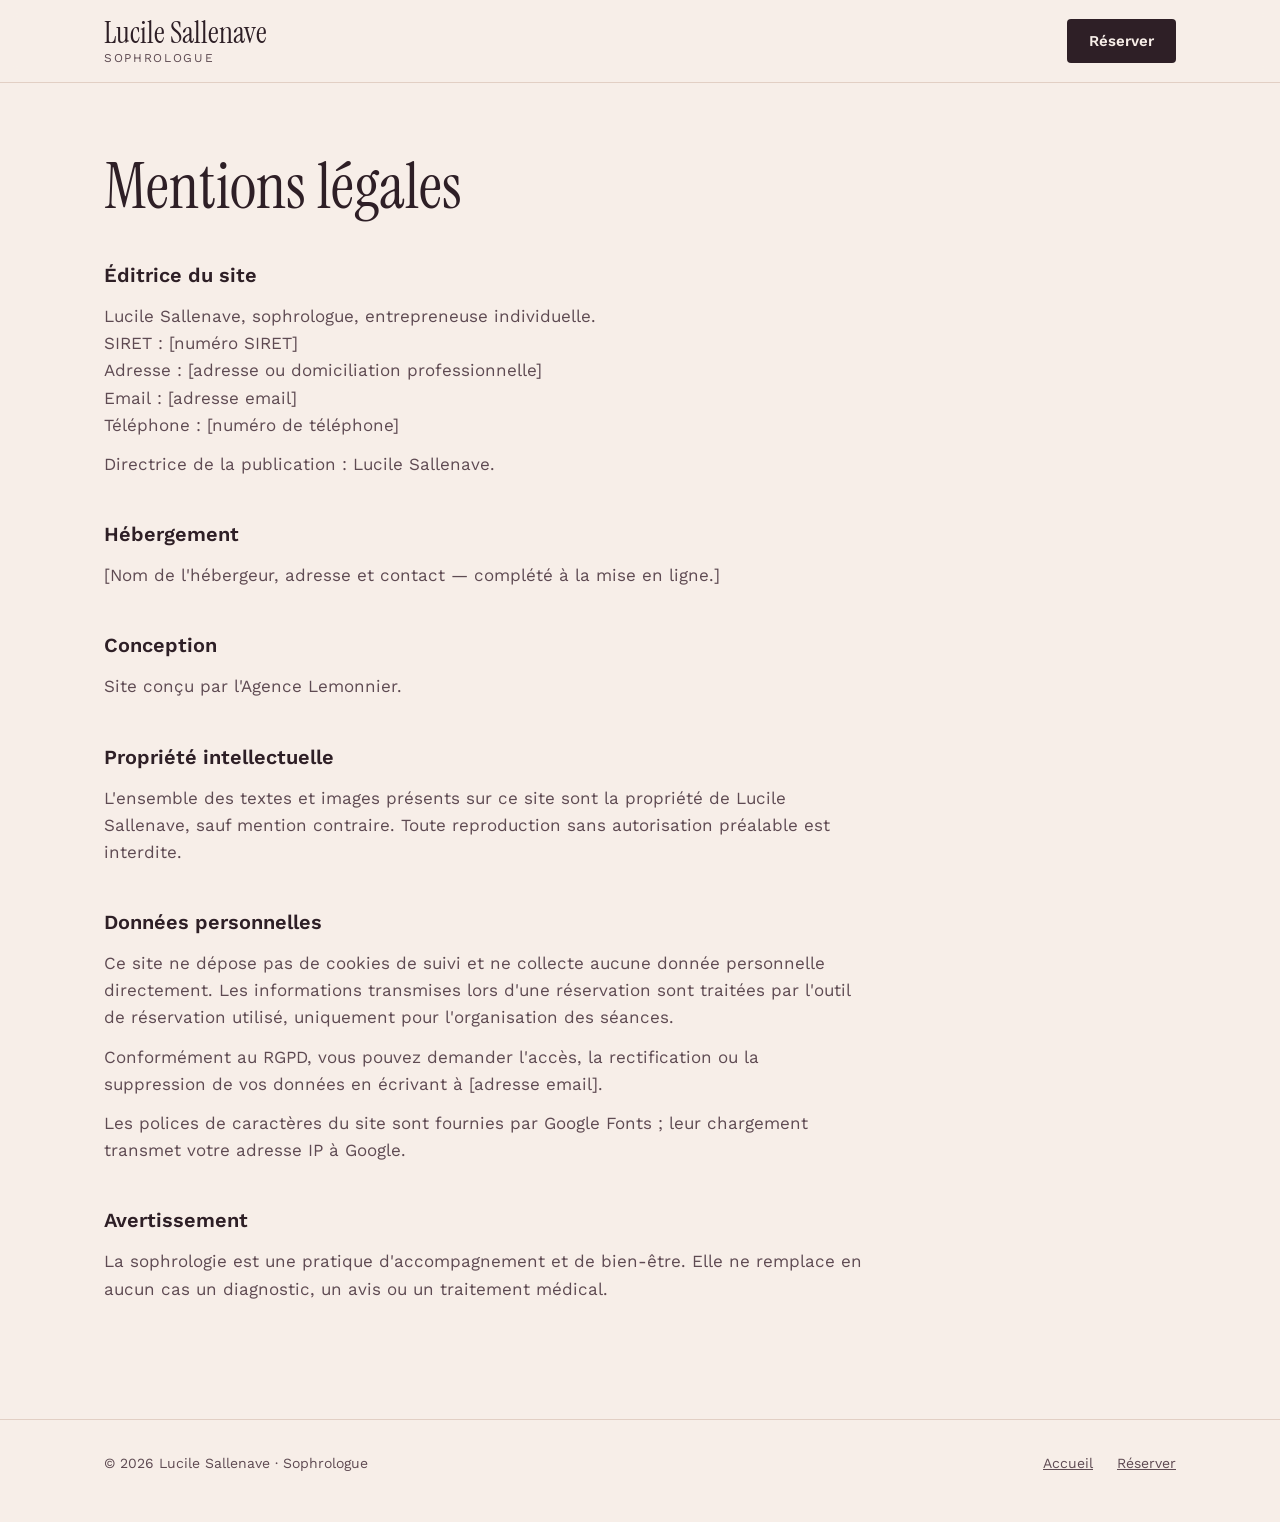
==== mentions-legales.html @ 46229c5b "Site vitrine, ambiance Aube Page d'accueil (séances visio et à domicile 77, déroulé d'une séance en " ====
<!doctype html>
<html lang="fr">
<head>
<meta charset="utf-8">
<meta name="viewport" content="width=device-width, initial-scale=1">
<title>Mentions légales · Lucile Sallenave, sophrologue</title>
<meta name="robots" content="noindex">
<meta name="theme-color" content="#F7EEE8">
<link rel="icon" href="assets/favicon.svg" type="image/svg+xml">
<link rel="preconnect" href="https://fonts.googleapis.com">
<link rel="preconnect" href="https://fonts.gstatic.com" crossorigin>
<link href="https://fonts.googleapis.com/css2?family=Instrument+Serif:ital@0;1&family=Work+Sans:wght@400;500;600&display=swap" rel="stylesheet">
<link rel="stylesheet" href="assets/style.css">
</head>
<body>
<a class="evitement" href="#contenu">Aller au contenu</a>

<header class="entete">
  <div class="conteneur">
    <a class="logo" href="./">Lucile Sallenave<span>Sophrologue</span></a>
    <nav class="nav" aria-label="Navigation principale" style="display:flex;position:static;flex-direction:row;padding:0;border:0;background:none">
      <a class="bouton bouton--sombre" href="./#reserver">Réserver</a>
    </nav>
  </div>
</header>

<main id="contenu" class="conteneur">
  <div class="page-texte">
    <h1>Mentions légales</h1>

    <h2>Éditrice du site</h2>
    <p>Lucile Sallenave, sophrologue, entrepreneuse individuelle.<br>
    SIRET&nbsp;: [numéro SIRET]<br>
    Adresse&nbsp;: [adresse ou domiciliation professionnelle]<br>
    Email&nbsp;: [adresse email]<br>
    Téléphone&nbsp;: [numéro de téléphone]</p>
    <p>Directrice de la publication&nbsp;: Lucile Sallenave.</p>

    <h2>Hébergement</h2>
    <p>[Nom de l'hébergeur, adresse et contact — complété à la mise en ligne.]</p>

    <h2>Conception</h2>
    <p>Site conçu par l'Agence Lemonnier.</p>

    <h2>Propriété intellectuelle</h2>
    <p>L'ensemble des textes et images présents sur ce site sont la propriété de Lucile Sallenave, sauf mention contraire. Toute reproduction sans autorisation préalable est interdite.</p>

    <h2>Données personnelles</h2>
    <p>Ce site ne dépose pas de cookies de suivi et ne collecte aucune donnée personnelle directement. Les informations transmises lors d'une réservation sont traitées par l'outil de réservation utilisé, uniquement pour l'organisation des séances.</p>
    <p>Conformément au RGPD, vous pouvez demander l'accès, la rectification ou la suppression de vos données en écrivant à [adresse email].</p>
    <p>Les polices de caractères du site sont fournies par Google Fonts&nbsp;; leur chargement transmet votre adresse IP à Google.</p>

    <h2>Avertissement</h2>
    <p>La sophrologie est une pratique d'accompagnement et de bien-être. Elle ne remplace en aucun cas un diagnostic, un avis ou un traitement médical.</p>
  </div>
</main>

<footer class="pied">
  <div class="conteneur">
    <span>© 2026 Lucile Sallenave · Sophrologue</span>
    <div class="pied__liens">
      <a href="./">Accueil</a>
      <a href="./#reserver">Réserver</a>
    </div>
  </div>
</footer>
</body>
</html>
---- assets/style.css ----
/* Lucile Sallenave · Sophrologue — ambiance « Aube » */
:root {
  --fond: #F7EEE8;
  --fond-photo: #EAD8CD;
  --encre: #2E1F26;
  --texte-doux: #5E4A52;
  --ligne: #E2CFC4;
  --accent: #6B3E57;
  --accent-fonce: #5A3550;
  --peche: #E8B9A4;
  --sur-fonce: #D9C8C0;
  --serif: 'Instrument Serif', Georgia, serif;
  --sans: 'Work Sans', system-ui, -apple-system, sans-serif;
}

*, *::before, *::after { box-sizing: border-box; }
html { scroll-behavior: smooth; scroll-padding-top: 96px; }
body {
  margin: 0;
  background: var(--fond);
  color: var(--encre);
  font-family: var(--sans);
  font-size: 17px;
  line-height: 1.6;
  -webkit-font-smoothing: antialiased;
}
img { max-width: 100%; display: block; }
a { color: var(--encre); }
a:hover { color: var(--accent); }
h1, h2, h3 { margin: 0; }
p { margin: 0; }

.conteneur { max-width: 1120px; margin: 0 auto; padding: 0 24px; }
.serif { font-family: var(--serif); font-weight: 400; }
.italique { font-style: italic; }
.accent { color: var(--accent); }
.doux { color: var(--texte-doux); }

/* Lien d'évitement */
.evitement { position: absolute; left: -9999px; }
.evitement:focus { left: 16px; top: 16px; background: var(--encre); color: var(--fond); padding: 12px 16px; z-index: 100; }

/* Boutons */
.bouton {
  display: inline-flex; align-items: center; justify-content: center;
  min-height: 48px; padding: 14px 28px;
  border-radius: 4px; font-weight: 600; text-decoration: none;
  transition: background .2s, color .2s, border-color .2s;
}
.bouton--plein { background: var(--accent); color: #FFFFFF; }
.bouton--plein:hover { background: var(--accent-fonce); color: #FFFFFF; }
.bouton--contour { border: 1.5px solid var(--encre); color: var(--encre); padding: 13px 27px; }
.bouton--contour:hover { background: var(--encre); color: var(--fond); }
.bouton--sombre { background: var(--encre); color: var(--fond); }
.bouton--sombre:hover { background: var(--accent); color: #FFFFFF; }
.bouton--clair { background: var(--fond); color: var(--encre); }
.bouton--clair:hover { background: #FFFFFF; color: var(--accent); }

/* En-tête */
.entete {
  position: sticky; top: 0; z-index: 10;
  background: rgba(247, 238, 232, .94);
  backdrop-filter: blur(8px);
  border-bottom: 1px solid var(--ligne);
}
.entete .conteneur { display: flex; align-items: center; justify-content: space-between; gap: 16px; padding-top: 18px; padding-bottom: 18px; }
.logo { font-family: var(--serif); font-size: 30px; line-height: 1; text-decoration: none; }
.logo span { display: block; font-family: var(--sans); font-size: 12px; letter-spacing: .14em; text-transform: uppercase; color: var(--texte-doux); margin-top: 4px; }
.nav { display: flex; align-items: center; gap: 28px; font-size: 15px; font-weight: 500; }
.nav a:not(.bouton) { text-decoration: none; }
.nav .bouton { min-height: 44px; padding: 10px 22px; }
.menu-bouton {
  display: none; background: none; border: 0; padding: 10px; margin-right: -10px;
  min-width: 44px; min-height: 44px; cursor: pointer; color: var(--encre);
}

/* Accueil */
.accueil { padding: 72px 0 48px; display: flex; flex-direction: column; gap: 28px; }
.surtitre { font-size: 14px; font-weight: 600; letter-spacing: .1em; text-transform: uppercase; color: var(--accent); }
.accueil h1 { font-family: var(--serif); font-weight: 400; font-size: clamp(48px, 8vw, 88px); line-height: 1; letter-spacing: -.01em; max-width: 960px; }
.accueil__bas { display: flex; flex-wrap: wrap; align-items: flex-end; justify-content: space-between; gap: 24px; }
.accueil__bas p { max-width: 480px; }
.boutons { display: flex; flex-wrap: wrap; gap: 12px; }

.photo {
  border-radius: 4px; background: var(--fond-photo); overflow: hidden;
  display: flex; align-items: center; justify-content: center;
  color: var(--texte-doux); font-size: 15px; text-align: center; padding: 24px;
}
.photo img { width: 100%; height: 100%; object-fit: cover; }
.photo--large { height: clamp(260px, 38vw, 460px); margin-bottom: 104px; }
.photo--portrait { flex: 1 1 300px; height: 420px; }
.photo:has(img) { padding: 0; }

/* Titres de section */
.titre-section { font-family: var(--serif); font-weight: 400; font-size: clamp(38px, 5vw, 52px); line-height: 1.05; }
section { padding-bottom: 104px; }

/* Séances */
.seances { display: flex; flex-wrap: wrap; gap: 48px; }
.seances .titre-section { flex: 1 1 280px; }
.seances__liste { flex: 2 1 520px; }
.seance {
  display: flex; flex-wrap: wrap; justify-content: space-between; align-items: baseline; gap: 16px;
  padding: 28px 0; border-top: 1px solid var(--ligne);
}
.seance:last-child { border-bottom: 1px solid var(--ligne); }
.seance__texte { flex: 1 1 320px; display: flex; flex-direction: column; gap: 8px; }
.seance h3 { font-size: 22px; font-weight: 600; }
.seance__details { font-size: 15px; color: var(--texte-doux); }
.seance__prix { font-family: var(--serif); font-size: 32px; line-height: 1; }

/* Bloc visio */
.visio {
  padding: 64px 48px; margin-bottom: 104px; border-radius: 4px;
  background: var(--encre); color: var(--fond);
  display: flex; flex-direction: column; gap: 40px;
}
.etapes { display: flex; flex-wrap: wrap; gap: 32px; margin: 0; padding: 0; list-style: none; }
.etape { flex: 1 1 240px; display: flex; flex-direction: column; gap: 8px; }
.etape__num { font-family: var(--serif); font-size: 44px; line-height: 1; color: var(--peche); }
.etape h3 { font-size: 19px; font-weight: 600; }
.etape p { color: var(--sur-fonce); }
.visio__pied { border-top: 1px solid rgba(247, 238, 232, .2); padding-top: 28px; display: flex; flex-wrap: wrap; justify-content: space-between; align-items: center; gap: 20px; }
.visio__pied p { color: var(--sur-fonce); max-width: 560px; }

/* À propos */
.apropos { display: flex; flex-wrap: wrap; gap: 56px; align-items: center; }
.apropos__texte { flex: 1 1 440px; display: flex; flex-direction: column; gap: 20px; }

/* Pour qui */
.themes { display: flex; flex-direction: column; gap: 32px; }
.themes__liste { display: flex; flex-wrap: wrap; gap: 12px; margin: 0; padding: 0; list-style: none; }
.themes__liste li { border: 1px solid var(--ligne); background: rgba(255,255,255,.4); border-radius: 999px; padding: 10px 20px; font-weight: 500; }

/* Questions */
.questions { display: flex; flex-wrap: wrap; gap: 48px; }
.questions .titre-section { flex: 1 1 280px; }
.questions__liste { flex: 2 1 520px; }
details { border-top: 1px solid var(--ligne); }
details:last-child { border-bottom: 1px solid var(--ligne); }
summary {
  list-style: none; cursor: pointer; padding: 22px 40px 22px 0; position: relative;
  font-size: 19px; font-weight: 600;
}
summary::-webkit-details-marker { display: none; }
summary::after {
  content: '+'; position: absolute; right: 4px; top: 50%; transform: translateY(-50%);
  font-family: var(--serif); font-size: 32px; font-weight: 400; color: var(--accent); transition: transform .2s;
}
details[open] summary::after { transform: translateY(-50%) rotate(45deg); }
details p { padding: 0 40px 24px 0; color: var(--texte-doux); }

/* Réserver */
.reserver {
  display: flex; flex-wrap: wrap; align-items: center; justify-content: space-between; gap: 24px;
  padding: 56px 0 72px; border-top: 1px solid var(--ligne);
}
.reserver h2 { font-family: var(--serif); font-weight: 400; font-size: clamp(40px, 5.5vw, 56px); line-height: 1; }

/* Pied de page */
.pied { border-top: 1px solid var(--ligne); }
.pied .conteneur { display: flex; flex-wrap: wrap; justify-content: space-between; gap: 16px; padding-top: 32px; padding-bottom: 48px; font-size: 14px; color: var(--texte-doux); }
.pied a { color: var(--texte-doux); }
.pied__liens { display: flex; flex-wrap: wrap; gap: 24px; }

/* Page texte (mentions légales) */
.page-texte { padding: 72px 0 104px; max-width: 760px; }
.page-texte h1 { font-family: var(--serif); font-weight: 400; font-size: clamp(44px, 6vw, 64px); line-height: 1; margin-bottom: 40px; }
.page-texte h2 { font-size: 20px; font-weight: 600; margin: 40px 0 12px; }
.page-texte p { color: var(--texte-doux); margin-bottom: 12px; }

:focus-visible { outline: 2px solid var(--accent); outline-offset: 3px; }

/* Mobile */
@media (max-width: 760px) {
  body { font-size: 16px; }
  .menu-bouton { display: inline-flex; align-items: center; justify-content: center; }
  .nav {
    display: none; position: absolute; left: 0; right: 0; top: 100%;
    flex-direction: column; align-items: stretch; gap: 0;
    background: var(--fond); border-bottom: 1px solid var(--ligne); padding: 8px 24px 24px;
  }
  .nav.ouvert { display: flex; }
  .nav a:not(.bouton) { padding: 14px 0; border-bottom: 1px solid var(--ligne); }
  .nav .bouton { margin-top: 16px; }
  .accueil { padding-top: 48px; }
  .boutons, .boutons .bouton { width: 100%; }
  .photo--large { margin-bottom: 72px; }
  section { padding-bottom: 72px; }
  .visio { padding: 40px 24px; margin-bottom: 72px; }
  .photo--portrait { height: 340px; }
}

@media (prefers-reduced-motion: reduce) {
  html { scroll-behavior: auto; }
  * { transition: none !important; }
}
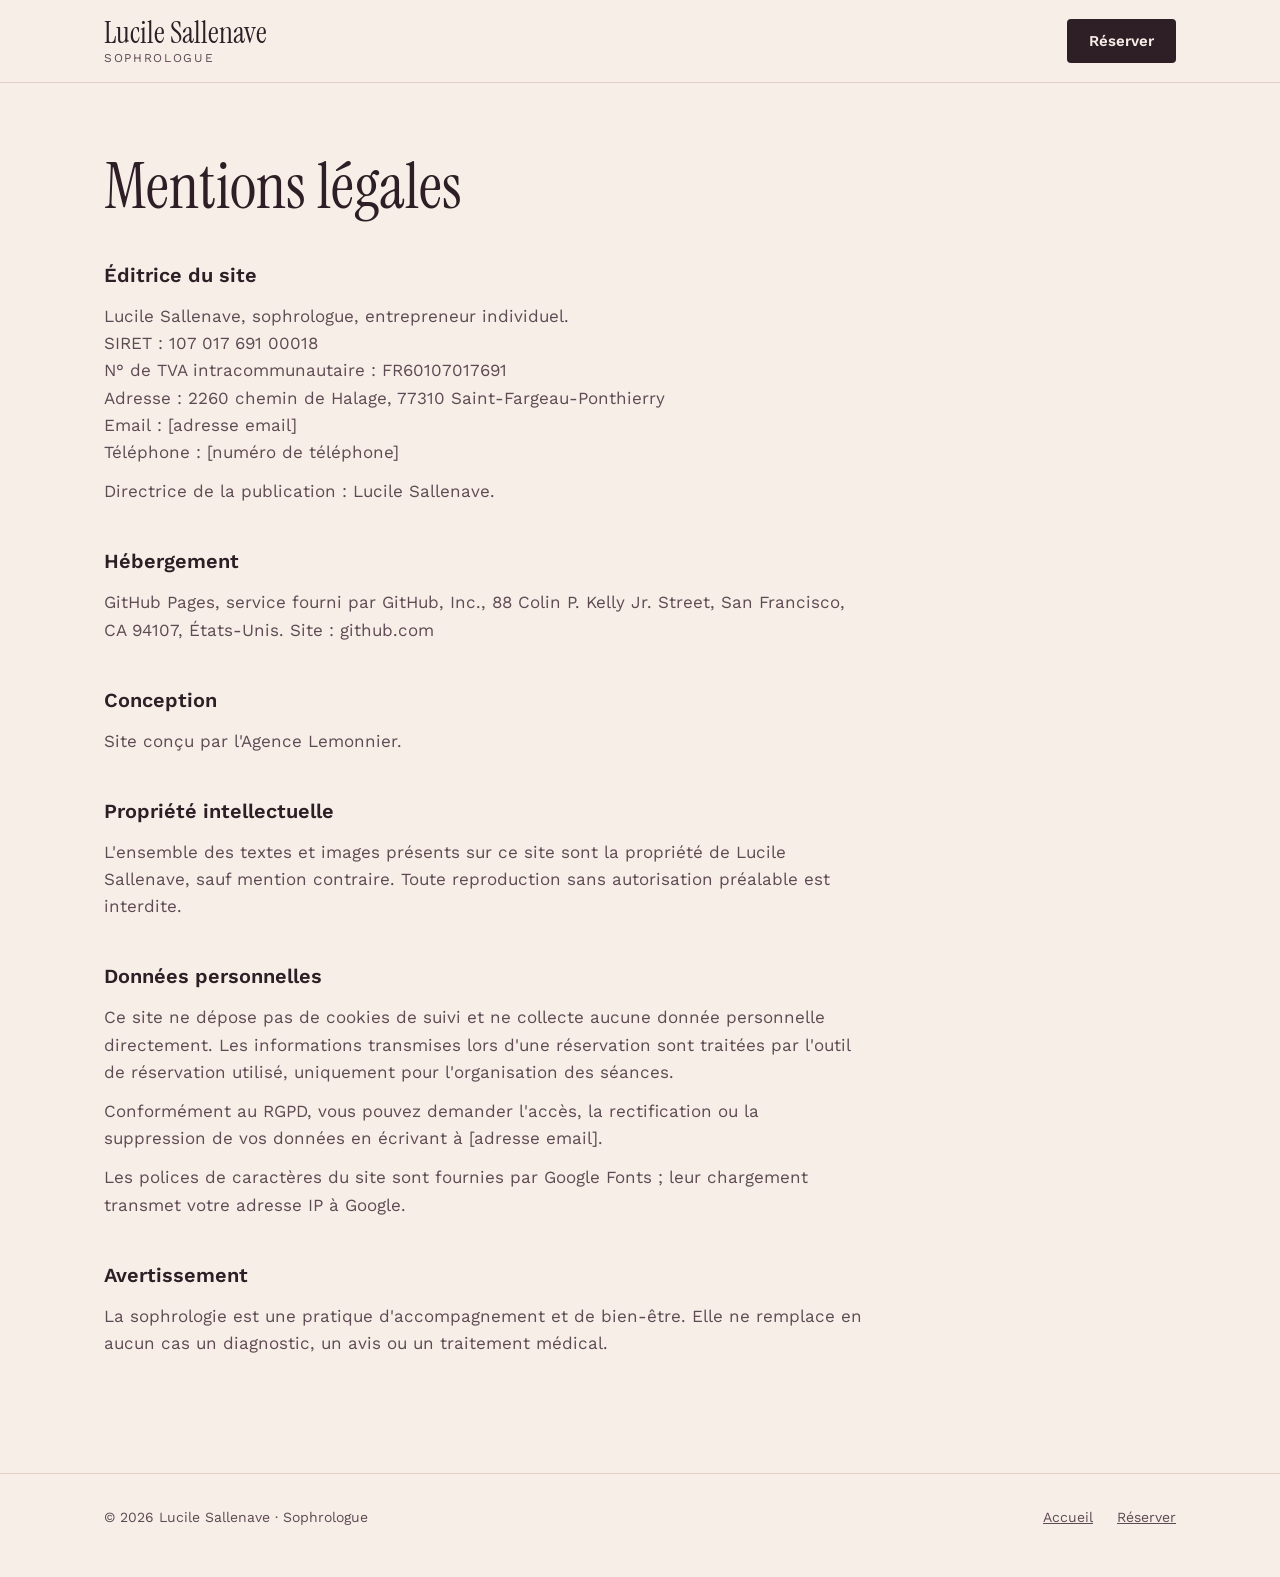
==== commit 17bfa7b7: "Mentions légales : SIRET, TVA, adresse, hébergeur Co-Authored-By: Claude Opus 5.5 <noreply@anthropic" ====
--- a/mentions-legales.html
+++ b/mentions-legales.html
@@ -29,15 +29,16 @@
     <h1>Mentions légales</h1>
 
     <h2>Éditrice du site</h2>
-    <p>Lucile Sallenave, sophrologue, entrepreneuse individuelle.<br>
-    SIRET&nbsp;: [numéro SIRET]<br>
-    Adresse&nbsp;: [adresse ou domiciliation professionnelle]<br>
+    <p>Lucile Sallenave, sophrologue, entrepreneur individuel.<br>
+    SIRET&nbsp;: 107 017 691 00018<br>
+    N° de TVA intracommunautaire&nbsp;: FR60107017691<br>
+    Adresse&nbsp;: 2260 chemin de Halage, 77310 Saint-Fargeau-Ponthierry<br>
     Email&nbsp;: [adresse email]<br>
     Téléphone&nbsp;: [numéro de téléphone]</p>
     <p>Directrice de la publication&nbsp;: Lucile Sallenave.</p>
 
     <h2>Hébergement</h2>
-    <p>[Nom de l'hébergeur, adresse et contact — complété à la mise en ligne.]</p>
+    <p>GitHub Pages, service fourni par GitHub, Inc., 88 Colin P. Kelly Jr. Street, San Francisco, CA 94107, États-Unis. Site&nbsp;: github.com</p>
 
     <h2>Conception</h2>
     <p>Site conçu par l'Agence Lemonnier.</p>
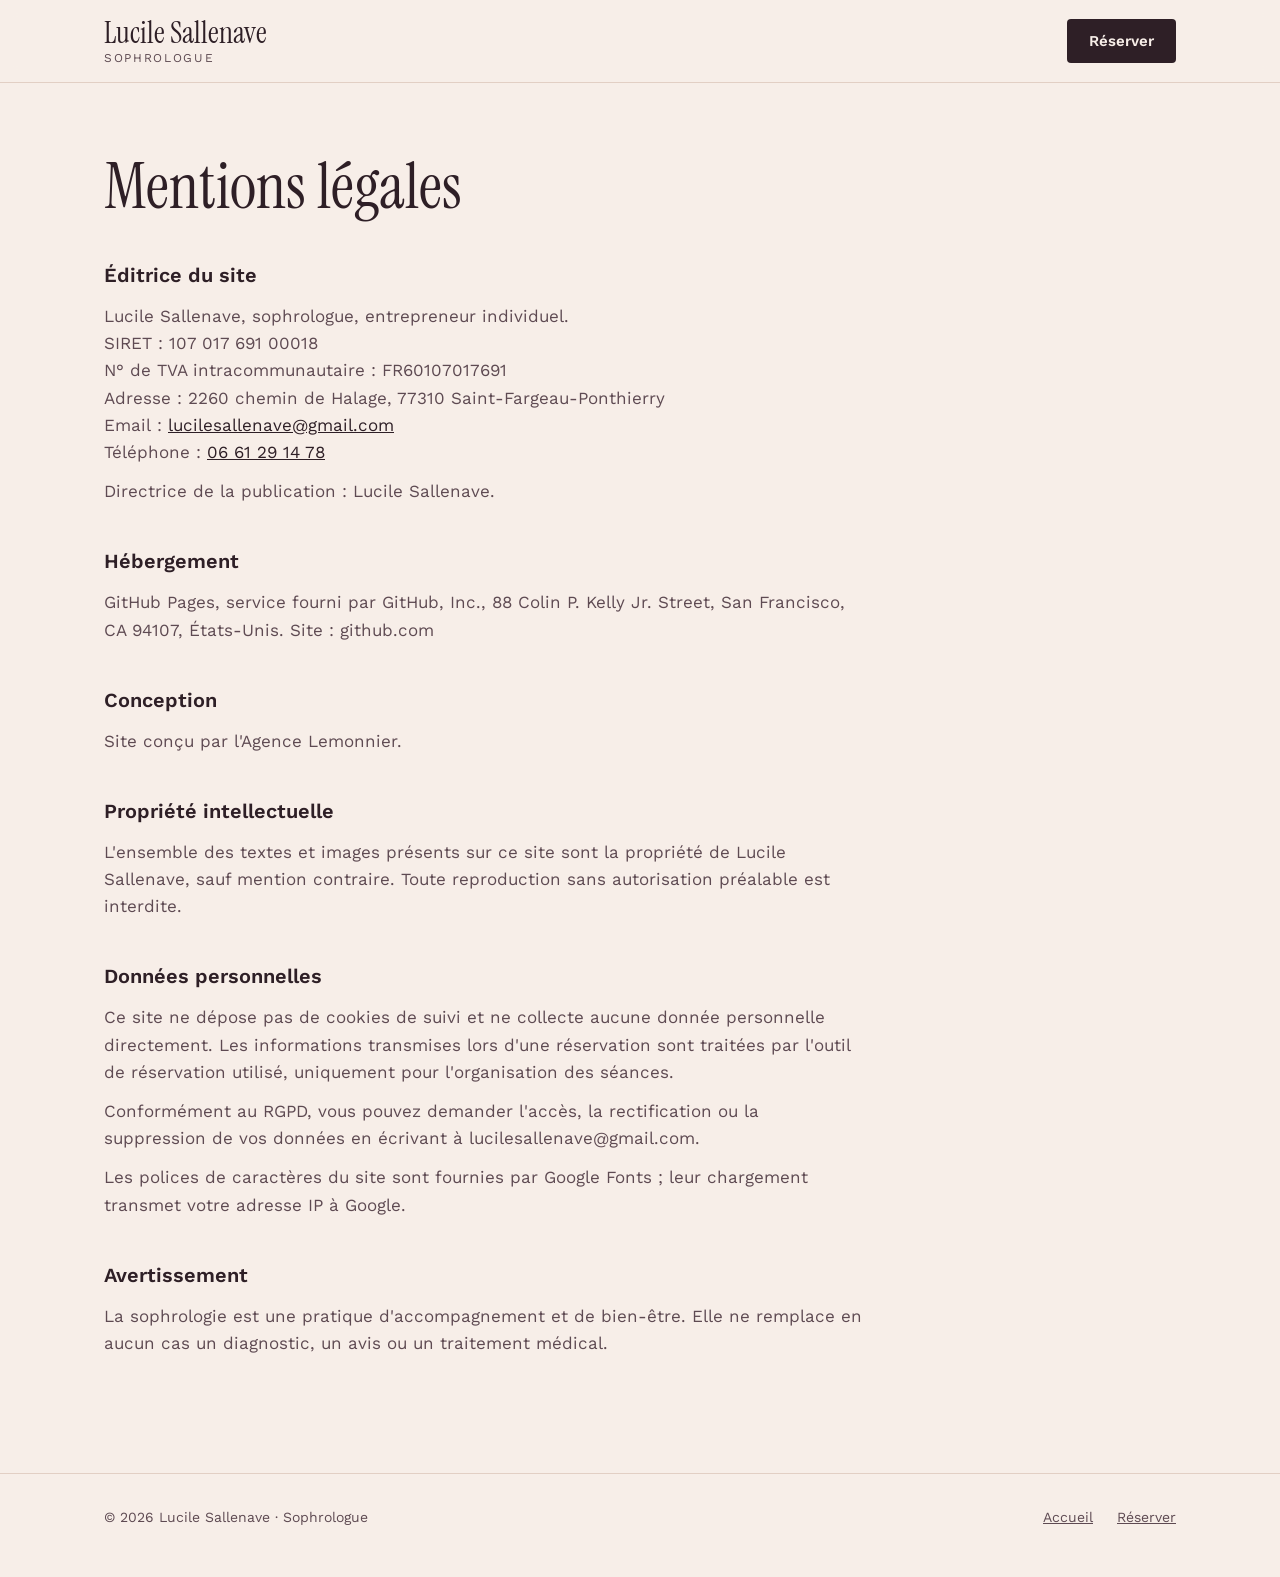
==== commit e834e9a3: "Mentions légales : email et téléphone Co-Authored-By: Claude Opus 5.5 <noreply@anthropic.com> Claude" ====
--- a/mentions-legales.html
+++ b/mentions-legales.html
@@ -33,8 +33,8 @@
     SIRET&nbsp;: 107 017 691 00018<br>
     N° de TVA intracommunautaire&nbsp;: FR60107017691<br>
     Adresse&nbsp;: 2260 chemin de Halage, 77310 Saint-Fargeau-Ponthierry<br>
-    Email&nbsp;: [adresse email]<br>
-    Téléphone&nbsp;: [numéro de téléphone]</p>
+    Email&nbsp;: <a href="mailto:lucilesallenave@gmail.com">lucilesallenave@gmail.com</a><br>
+    Téléphone&nbsp;: <a href="tel:+33661291478">06 61 29 14 78</a></p>
     <p>Directrice de la publication&nbsp;: Lucile Sallenave.</p>
 
     <h2>Hébergement</h2>
@@ -48,7 +48,7 @@
 
     <h2>Données personnelles</h2>
     <p>Ce site ne dépose pas de cookies de suivi et ne collecte aucune donnée personnelle directement. Les informations transmises lors d'une réservation sont traitées par l'outil de réservation utilisé, uniquement pour l'organisation des séances.</p>
-    <p>Conformément au RGPD, vous pouvez demander l'accès, la rectification ou la suppression de vos données en écrivant à [adresse email].</p>
+    <p>Conformément au RGPD, vous pouvez demander l'accès, la rectification ou la suppression de vos données en écrivant à lucilesallenave@gmail.com.</p>
     <p>Les polices de caractères du site sont fournies par Google Fonts&nbsp;; leur chargement transmet votre adresse IP à Google.</p>
 
     <h2>Avertissement</h2>
